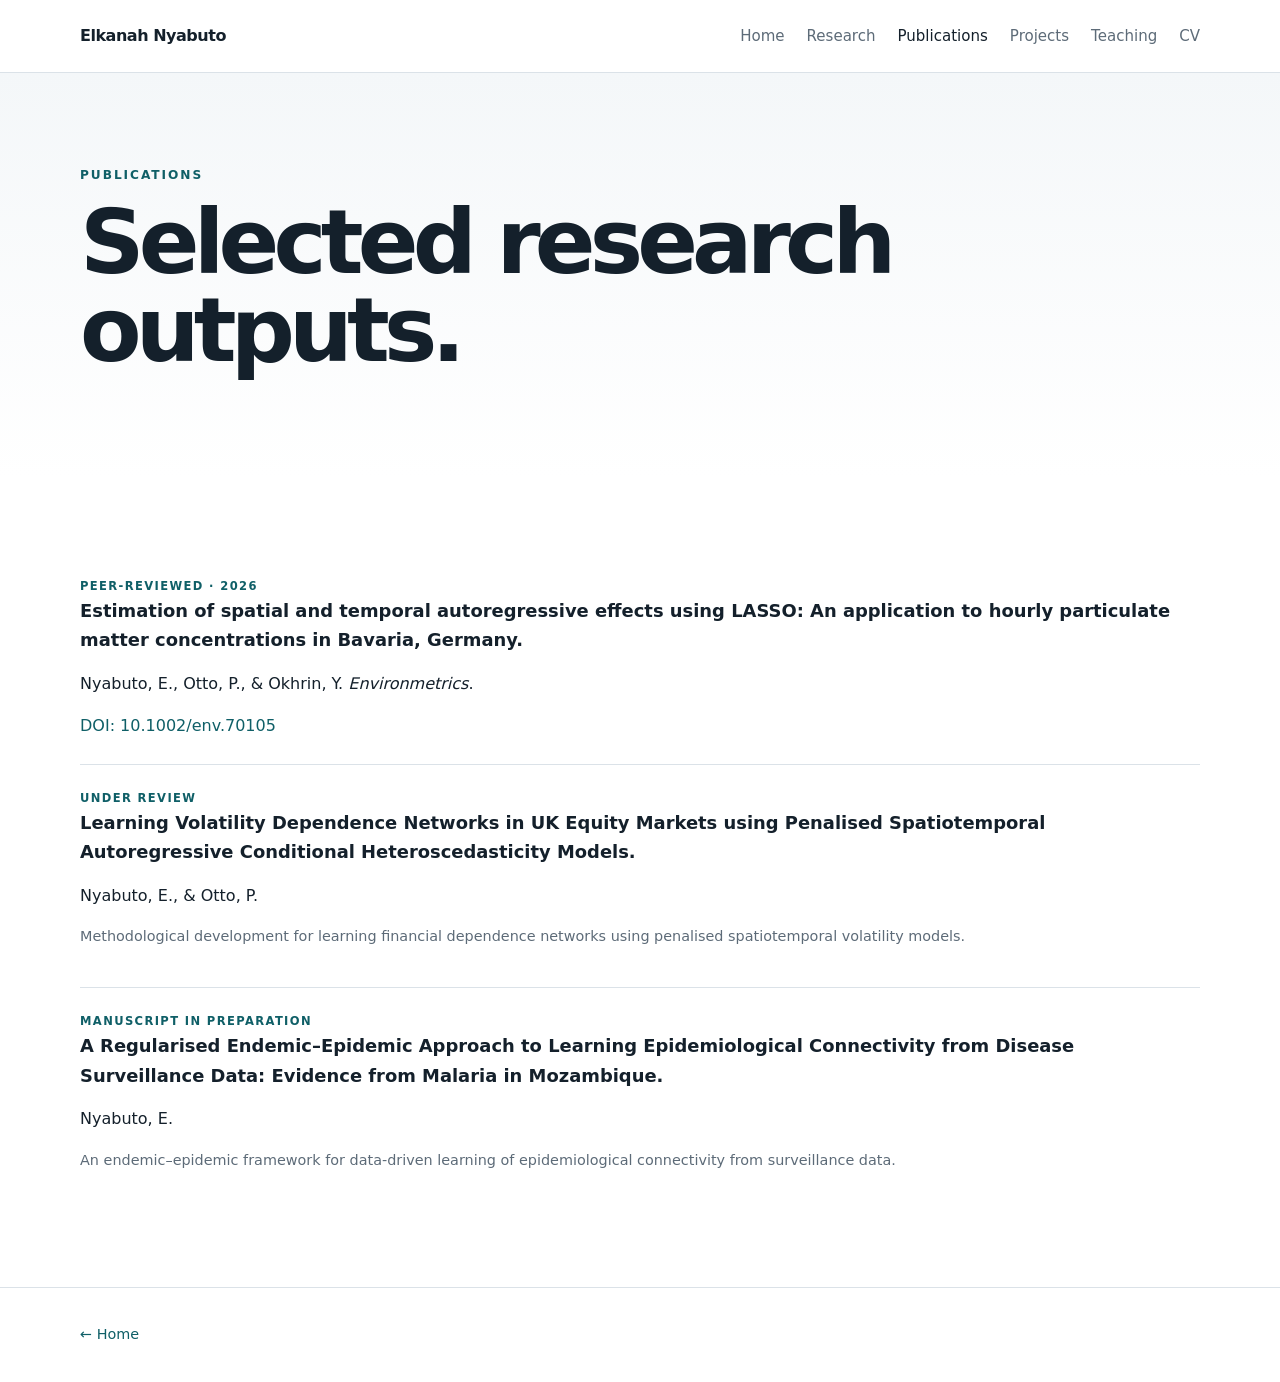
==== publications.html @ bc0a57cd "Add files via upload" ====
<!doctype html><html lang="en"><head><meta charset="utf-8"><meta name="viewport" content="width=device-width,initial-scale=1"><title>Publications | Elkanah Nyabuto</title><link rel="stylesheet" href="styles.css"></head><body><nav class="nav"><div class="container nav-inner"><a class="brand" href="index.html">Elkanah Nyabuto</a><div class="navlinks"><a href="index.html">Home</a><a href="research.html">Research</a><a class="active" href="publications.html">Publications</a><a href="projects.html">Projects</a><a href="teaching.html">Teaching</a><a href="cv.html">CV</a></div></div></nav><main><section class="hero"><div class="container"><div class="eyebrow">Publications</div><h1>Selected research outputs.</h1></div></section><section class="section"><div class="container"><div class="pub"><div class="label">Peer-reviewed · 2026</div><div class="pub-title">Estimation of spatial and temporal autoregressive effects using LASSO: An application to hourly particulate matter concentrations in Bavaria, Germany.</div><p>Nyabuto, E., Otto, P., & Okhrin, Y. <em>Environmetrics</em>.</p><a href="https://doi.org/10.1002/env.70105">DOI: 10.1002/env.70105</a></div><div class="pub"><div class="label">Under review</div><div class="pub-title">Learning Volatility Dependence Networks in UK Equity Markets using Penalised Spatiotemporal Autoregressive Conditional Heteroscedasticity Models.</div><p>Nyabuto, E., & Otto, P.</p><p class="small">Methodological development for learning financial dependence networks using penalised spatiotemporal volatility models.</p></div><div class="pub"><div class="label">Manuscript in preparation</div><div class="pub-title">A Regularised Endemic–Epidemic Approach to Learning Epidemiological Connectivity from Disease Surveillance Data: Evidence from Malaria in Mozambique.</div><p>Nyabuto, E.</p><p class="small">An endemic–epidemic framework for data-driven learning of epidemiological connectivity from surveillance data.</p></div></div></section></main><footer class="footer"><div class="container"><a href="index.html">← Home</a></div></footer></body></html>
---- styles.css ----
:root{--ink:#14202b;--muted:#5d6b78;--line:#dbe2e8;--paper:#fff;--soft:#f4f7f9;--accent:#0f5f67;--accent2:#d7edf0;--max:1120px}*{box-sizing:border-box}html{scroll-behavior:smooth}body{margin:0;font-family:Inter,ui-sans-serif,system-ui,-apple-system,BlinkMacSystemFont,"Segoe UI",sans-serif;color:var(--ink);background:var(--paper);line-height:1.65}a{color:var(--accent);text-decoration:none}a:hover{text-decoration:underline}.container{width:min(var(--max),calc(100% - 40px));margin:auto}.nav{position:sticky;top:0;z-index:10;background:rgba(255,255,255,.94);backdrop-filter:blur(10px);border-bottom:1px solid var(--line)}.nav-inner{height:72px;display:flex;align-items:center;justify-content:space-between}.brand{font-weight:800;letter-spacing:-.03em;color:var(--ink)}.navlinks{display:flex;gap:22px;font-size:.94rem}.navlinks a{color:var(--muted)}.navlinks a.active,.navlinks a:hover{color:var(--ink)}.hero{padding:92px 0 78px;background:linear-gradient(180deg,var(--soft),#fff)}.eyebrow{text-transform:uppercase;letter-spacing:.16em;font-size:.76rem;font-weight:800;color:var(--accent)}h1{font-size:clamp(2.7rem,7vw,5.7rem);line-height:.98;letter-spacing:-.065em;max-width:900px;margin:14px 0 24px}h2{font-size:2rem;letter-spacing:-.04em;margin:0 0 22px}h3{margin-bottom:8px}.lead{font-size:1.18rem;color:var(--muted);max-width:780px}.actions{display:flex;gap:12px;flex-wrap:wrap;margin-top:30px}.button{display:inline-flex;padding:11px 17px;border:1px solid var(--ink);border-radius:8px;color:var(--ink);font-weight:700}.button.primary{background:var(--ink);color:#fff}.section{padding:76px 0}.section.alt{background:var(--soft)}.grid{display:grid;grid-template-columns:repeat(3,1fr);gap:20px}.card{border:1px solid var(--line);border-radius:12px;padding:25px;background:#fff}.card p{color:var(--muted)}.two{display:grid;grid-template-columns:1.1fr .9fr;gap:48px}.tag{display:inline-block;background:var(--accent2);color:var(--accent);padding:5px 9px;border-radius:999px;font-size:.8rem;font-weight:700;margin:4px 5px 4px 0}.timeline{border-left:2px solid var(--line);padding-left:24px}.item{position:relative;margin:0 0 34px}.item:before{content:"";position:absolute;left:-31px;top:9px;width:10px;height:10px;border-radius:50%;background:var(--accent)}.meta{color:var(--muted);font-size:.9rem}.pub{padding:24px 0;border-top:1px solid var(--line)}.pub:first-child{border-top:0}.pub-title{font-size:1.12rem;font-weight:750}.label{font-size:.72rem;text-transform:uppercase;letter-spacing:.12em;color:var(--accent);font-weight:800}.footer{border-top:1px solid var(--line);padding:35px 0;color:var(--muted);font-size:.9rem}.kpis{display:grid;grid-template-columns:repeat(3,1fr);gap:12px;margin-top:28px}.kpi{padding:18px;border:1px solid var(--line);border-radius:10px}.kpi strong{display:block;font-size:1.5rem;color:var(--ink)}ul{padding-left:20px}li{margin:7px 0}.small{font-size:.9rem;color:var(--muted)}@media(max-width:800px){.nav-inner{height:auto;padding:14px 0;align-items:flex-start}.navlinks{gap:10px;flex-wrap:wrap;justify-content:flex-end}.two,.grid{grid-template-columns:1fr}.hero{padding:62px 0}.section{padding:54px 0}.kpis{grid-template-columns:1fr}.container{width:min(var(--max),calc(100% - 28px))}}
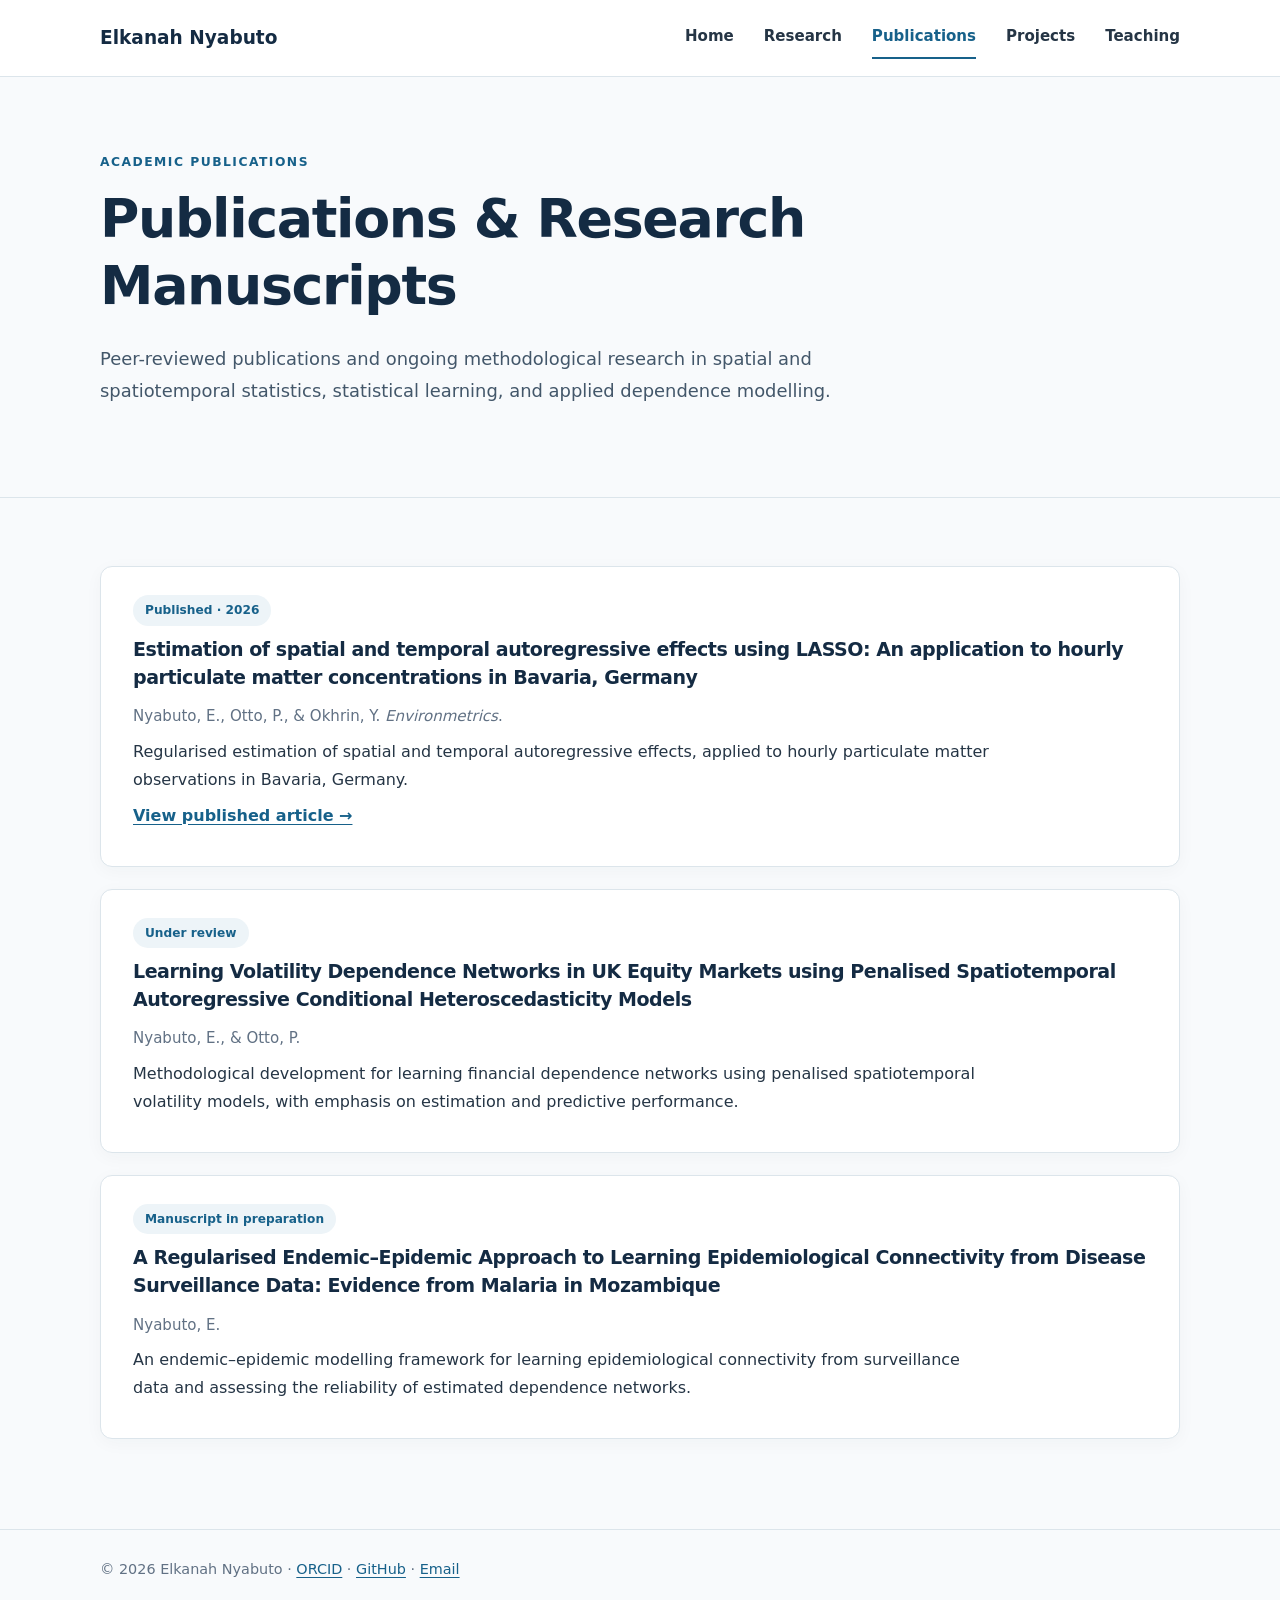
==== commit 52daef67: "publications layout Updated the publications page with new metadata and improved content structure." ====
--- a/publications.html
+++ b/publications.html
@@ -1 +1,114 @@
-<!doctype html><html lang="en"><head><meta charset="utf-8"><meta name="viewport" content="width=device-width,initial-scale=1"><title>Publications | Elkanah Nyabuto</title><link rel="stylesheet" href="styles.css"></head><body><nav class="nav"><div class="container nav-inner"><a class="brand" href="index.html">Elkanah Nyabuto</a><div class="navlinks"><a href="index.html">Home</a><a href="research.html">Research</a><a class="active" href="publications.html">Publications</a><a href="projects.html">Projects</a><a href="teaching.html">Teaching</a><a href="cv.html">CV</a></div></div></nav><main><section class="hero"><div class="container"><div class="eyebrow">Publications</div><h1>Selected research outputs.</h1></div></section><section class="section"><div class="container"><div class="pub"><div class="label">Peer-reviewed · 2026</div><div class="pub-title">Estimation of spatial and temporal autoregressive effects using LASSO: An application to hourly particulate matter concentrations in Bavaria, Germany.</div><p>Nyabuto, E., Otto, P., & Okhrin, Y. <em>Environmetrics</em>.</p><a href="https://doi.org/10.1002/env.70105">DOI: 10.1002/env.70105</a></div><div class="pub"><div class="label">Under review</div><div class="pub-title">Learning Volatility Dependence Networks in UK Equity Markets using Penalised Spatiotemporal Autoregressive Conditional Heteroscedasticity Models.</div><p>Nyabuto, E., & Otto, P.</p><p class="small">Methodological development for learning financial dependence networks using penalised spatiotemporal volatility models.</p></div><div class="pub"><div class="label">Manuscript in preparation</div><div class="pub-title">A Regularised Endemic–Epidemic Approach to Learning Epidemiological Connectivity from Disease Surveillance Data: Evidence from Malaria in Mozambique.</div><p>Nyabuto, E.</p><p class="small">An endemic–epidemic framework for data-driven learning of epidemiological connectivity from surveillance data.</p></div></div></section></main><footer class="footer"><div class="container"><a href="index.html">← Home</a></div></footer></body></html>
+
+<!doctype html>
+<html lang="en">
+<head>
+  <meta charset="utf-8">
+  <meta name="viewport" content="width=device-width, initial-scale=1">
+  <meta name="description" content="Publications and research manuscripts by Elkanah Nyabuto in spatial statistics, statistical learning and spatiotemporal dependence modelling.">
+  <title>Publications | Elkanah Nyabuto</title>
+  <link rel="stylesheet" href="styles.css">
+</head>
+
+<body>
+
+<!-- Navigation -->
+<nav class="nav" aria-label="Main navigation">
+  <div class="container nav-inner">
+    <a class="brand" href="index.html">Elkanah Nyabuto</a>
+
+    <div class="navlinks">
+      <a href="index.html">Home</a>
+      <a href="research.html">Research</a>
+      <a class="active" aria-current="page" href="publications.html">Publications</a>
+      <a href="projects.html">Projects</a>
+      <a href="teaching.html">Teaching</a>
+    </div>
+  </div>
+</nav>
+
+<main>
+
+  <!-- Page introduction -->
+  <section class="hero">
+    <div class="container">
+      <div class="eyebrow">Academic publications</div>
+      <h1>Publications & Research Manuscripts</h1>
+      <p class="lead">
+        Peer-reviewed publications and ongoing methodological research in spatial and spatiotemporal statistics, statistical learning, and applied dependence modelling.
+      </p>
+    </div>
+  </section>
+
+  <!-- Publications -->
+  <section class="section">
+    <div class="container">
+
+      <article class="publication">
+        <span class="status">Published · 2026</span>
+
+        <h3>
+          Estimation of spatial and temporal autoregressive effects using LASSO: An application to hourly particulate matter concentrations in Bavaria, Germany
+        </h3>
+
+        <p class="authors">
+          Nyabuto, E., Otto, P., &amp; Okhrin, Y.
+          <em>Environmetrics</em>.
+        </p>
+
+        <p>
+          Regularised estimation of spatial and temporal autoregressive effects, applied to hourly particulate matter observations in Bavaria, Germany.
+        </p>
+
+        <p>
+          <a href="https://doi.org/10.1002/env.70105"
+             target="_blank" rel="noopener noreferrer">
+            View published article →
+          </a>
+        </p>
+      </article>
+
+      <article class="publication">
+        <span class="status">Under review</span>
+
+        <h3>
+          Learning Volatility Dependence Networks in UK Equity Markets using Penalised Spatiotemporal Autoregressive Conditional Heteroscedasticity Models
+        </h3>
+
+        <p class="authors">Nyabuto, E., &amp; Otto, P.</p>
+
+        <p>
+          Methodological development for learning financial dependence networks using penalised spatiotemporal volatility models, with emphasis on estimation and predictive performance.
+        </p>
+      </article>
+
+      <article class="publication">
+        <span class="status">Manuscript in preparation</span>
+
+        <h3>
+          A Regularised Endemic–Epidemic Approach to Learning Epidemiological Connectivity from Disease Surveillance Data: Evidence from Malaria in Mozambique
+        </h3>
+
+        <p class="authors">Nyabuto, E.</p>
+
+        <p>
+          An endemic–epidemic modelling framework for learning epidemiological connectivity from surveillance data and assessing the reliability of estimated dependence networks.
+        </p>
+      </article>
+
+    </div>
+  </section>
+
+</main>
+
+<!-- Footer -->
+<footer class="footer">
+  <div class="container">
+    © 2026 Elkanah Nyabuto ·
+    <a href="https://orcid.org/0009-0006-7300-9411">ORCID</a> ·
+    <a href="https://github.com/elkanahnyabuto">GitHub</a> ·
+    <a href="mailto:e.nyabuto.1@research.gla.ac.uk">Email</a>
+  </div>
+</footer>
+
+</body>
+</html>
--- a/styles.css
+++ b/styles.css
@@ -1 +1,380 @@
-:root{--ink:#14202b;--muted:#5d6b78;--line:#dbe2e8;--paper:#fff;--soft:#f4f7f9;--accent:#0f5f67;--accent2:#d7edf0;--max:1120px}*{box-sizing:border-box}html{scroll-behavior:smooth}body{margin:0;font-family:Inter,ui-sans-serif,system-ui,-apple-system,BlinkMacSystemFont,"Segoe UI",sans-serif;color:var(--ink);background:var(--paper);line-height:1.65}a{color:var(--accent);text-decoration:none}a:hover{text-decoration:underline}.container{width:min(var(--max),calc(100% - 40px));margin:auto}.nav{position:sticky;top:0;z-index:10;background:rgba(255,255,255,.94);backdrop-filter:blur(10px);border-bottom:1px solid var(--line)}.nav-inner{height:72px;display:flex;align-items:center;justify-content:space-between}.brand{font-weight:800;letter-spacing:-.03em;color:var(--ink)}.navlinks{display:flex;gap:22px;font-size:.94rem}.navlinks a{color:var(--muted)}.navlinks a.active,.navlinks a:hover{color:var(--ink)}.hero{padding:92px 0 78px;background:linear-gradient(180deg,var(--soft),#fff)}.eyebrow{text-transform:uppercase;letter-spacing:.16em;font-size:.76rem;font-weight:800;color:var(--accent)}h1{font-size:clamp(2.7rem,7vw,5.7rem);line-height:.98;letter-spacing:-.065em;max-width:900px;margin:14px 0 24px}h2{font-size:2rem;letter-spacing:-.04em;margin:0 0 22px}h3{margin-bottom:8px}.lead{font-size:1.18rem;color:var(--muted);max-width:780px}.actions{display:flex;gap:12px;flex-wrap:wrap;margin-top:30px}.button{display:inline-flex;padding:11px 17px;border:1px solid var(--ink);border-radius:8px;color:var(--ink);font-weight:700}.button.primary{background:var(--ink);color:#fff}.section{padding:76px 0}.section.alt{background:var(--soft)}.grid{display:grid;grid-template-columns:repeat(3,1fr);gap:20px}.card{border:1px solid var(--line);border-radius:12px;padding:25px;background:#fff}.card p{color:var(--muted)}.two{display:grid;grid-template-columns:1.1fr .9fr;gap:48px}.tag{display:inline-block;background:var(--accent2);color:var(--accent);padding:5px 9px;border-radius:999px;font-size:.8rem;font-weight:700;margin:4px 5px 4px 0}.timeline{border-left:2px solid var(--line);padding-left:24px}.item{position:relative;margin:0 0 34px}.item:before{content:"";position:absolute;left:-31px;top:9px;width:10px;height:10px;border-radius:50%;background:var(--accent)}.meta{color:var(--muted);font-size:.9rem}.pub{padding:24px 0;border-top:1px solid var(--line)}.pub:first-child{border-top:0}.pub-title{font-size:1.12rem;font-weight:750}.label{font-size:.72rem;text-transform:uppercase;letter-spacing:.12em;color:var(--accent);font-weight:800}.footer{border-top:1px solid var(--line);padding:35px 0;color:var(--muted);font-size:.9rem}.kpis{display:grid;grid-template-columns:repeat(3,1fr);gap:12px;margin-top:28px}.kpi{padding:18px;border:1px solid var(--line);border-radius:10px}.kpi strong{display:block;font-size:1.5rem;color:var(--ink)}ul{padding-left:20px}li{margin:7px 0}.small{font-size:.9rem;color:var(--muted)}@media(max-width:800px){.nav-inner{height:auto;padding:14px 0;align-items:flex-start}.navlinks{gap:10px;flex-wrap:wrap;justify-content:flex-end}.two,.grid{grid-template-columns:1fr}.hero{padding:62px 0}.section{padding:54px 0}.kpis{grid-template-columns:1fr}.container{width:min(var(--max),calc(100% - 28px))}}
+
+/* ==================================================
+   ELKANAH NYABUTO | ACADEMIC WEBSITE
+   Global stylesheet
+   ================================================== */
+
+/* 1. Design tokens and base styles */
+
+:root {
+  --navy: #142b43;
+  --blue: #17618a;
+  --blue-dark: #10496c;
+  --ink: #253545;
+  --muted: #617184;
+  --line: #dce5eb;
+  --bg: #f8fafc;
+  --surface: #ffffff;
+  --soft: #edf4f8;
+  --max: 1080px;
+  --wide: 1200px;
+}
+
+*, *::before, *::after { box-sizing: border-box; }
+html { scroll-behavior: smooth; }
+
+body {
+  margin: 0;
+  background: var(--bg);
+  color: var(--ink);
+  font: 16px/1.7 system-ui, -apple-system, BlinkMacSystemFont, "Segoe UI", sans-serif;
+  -webkit-font-smoothing: antialiased;
+}
+
+a { color: var(--blue); text-underline-offset: 3px; }
+a:hover { color: var(--blue-dark); }
+a:focus-visible { outline: 3px solid #79b6da; outline-offset: 3px; }
+
+h1, h2, h3 {
+  margin-top: 0;
+  color: var(--navy);
+  line-height: 1.25;
+  letter-spacing: -0.025em;
+}
+
+h1 { font-size: clamp(2.1rem, 4.2vw, 3.5rem); }
+h2 { font-size: clamp(1.5rem, 2.8vw, 2.15rem); }
+h3 { font-size: 1.18rem; }
+
+p { max-width: 72ch; margin: 0 0 1.1em; }
+ul { padding-left: 1.35rem; }
+li { margin-bottom: 0.45em; }
+
+.container, .wrap {
+  width: min(calc(100% - 48px), var(--max));
+  margin-inline: auto;
+}
+
+/* 2. Site navigation */
+
+.nav {
+  width: 100%;
+  background: var(--surface);
+  border-bottom: 1px solid var(--line);
+}
+
+.nav .container { max-width: var(--wide); }
+
+.nav-inner {
+  display: flex;
+  align-items: center;
+  justify-content: space-between;
+  gap: 24px;
+  min-height: 76px;
+  padding-block: 12px;
+}
+
+.brand, .site-title {
+  color: var(--navy);
+  font-size: 1.16rem;
+  font-weight: 750;
+  line-height: 1.25;
+  text-decoration: none;
+  white-space: nowrap;
+}
+
+.navlinks {
+  display: flex;
+  align-items: center;
+  justify-content: flex-end;
+  flex-wrap: wrap;
+  gap: 8px 30px;
+}
+
+.navlinks a {
+  padding: 7px 0;
+  border-bottom: 2px solid transparent;
+  color: var(--ink);
+  font-size: 0.94rem;
+  font-weight: 550;
+  text-decoration: none;
+  white-space: nowrap;
+}
+
+.navlinks a:hover,
+.navlinks a.active,
+.navlinks a[aria-current="page"] {
+  color: var(--blue);
+  border-bottom-color: var(--blue);
+}
+
+/* Compatibility with older page headers */
+
+body > header:not(.hero) {
+  width: min(calc(100% - 48px), var(--wide));
+  margin-inline: auto;
+  padding-block: 20px;
+  display: flex;
+  align-items: center;
+  justify-content: space-between;
+  gap: 24px;
+  flex-wrap: wrap;
+  border-bottom: 1px solid var(--line);
+}
+
+body > header:not(.hero) > nav {
+  display: flex;
+  align-items: center;
+  justify-content: flex-end;
+  flex-wrap: wrap;
+  gap: 10px 28px;
+}
+
+body > header:not(.hero) > nav a {
+  color: var(--ink);
+  font-weight: 550;
+  text-decoration: none;
+}
+
+/* 3. Hero and page introductions */
+
+.hero {
+  padding: 76px 0 70px;
+  background: var(--bg);
+  border-bottom: 1px solid var(--line);
+}
+
+.hero h1 { max-width: 930px; margin: 12px 0 24px; }
+
+.hero .lead {
+  max-width: 790px;
+  color: #43576a;
+  font-size: 1.12rem;
+  line-height: 1.8;
+}
+
+.eyebrow, .kicker {
+  color: var(--blue);
+  font-size: 0.77rem;
+  font-weight: 750;
+  letter-spacing: 0.12em;
+  line-height: 1.6;
+  text-transform: uppercase;
+}
+
+/* 4. Main content and layouts */
+
+main { min-height: 45vh; }
+.section { padding-block: 68px; }
+
+.section.alt {
+  background: #f0f5f8;
+  border-block: 1px solid #e9eff3;
+}
+
+.two, .two-column, .split {
+  display: grid;
+  grid-template-columns: minmax(0, 1.65fr) minmax(0, 1fr);
+  gap: 48px;
+  align-items: start;
+}
+
+.grid, .cards, .research-grid, .project-grid {
+  display: grid;
+  grid-template-columns: repeat(3, minmax(0, 1fr));
+  gap: 22px;
+  align-items: stretch;
+}
+
+/* 5. Research and project cards */
+
+.card, .research-card, .project-card {
+  min-width: 0;
+  padding: 26px;
+  background: var(--surface);
+  border: 1px solid var(--line);
+  border-radius: 12px;
+  box-shadow: 0 4px 18px rgb(20 43 67 / 3.5%);
+}
+
+.card h3, .research-card h3, .project-card h3 { margin: 0 0 12px; }
+
+.card p:last-child,
+.research-card p:last-child,
+.project-card p:last-child { margin-bottom: 0; }
+
+.card a, .research-card a, .project-card a { font-weight: 600; }
+
+/* 6. Publications */
+
+:is(.publication, .publication-item, .pub-item, .pub-entry) {
+  margin-bottom: 22px;
+  padding: 28px 32px;
+  background: var(--surface);
+  border: 1px solid var(--line);
+  border-radius: 12px;
+  box-shadow: 0 4px 18px rgb(20 43 67 / 3.5%);
+}
+
+:is(.publication, .publication-item, .pub-item, .pub-entry) h3 {
+  margin: 10px 0 12px;
+  font-size: 1.19rem;
+  line-height: 1.45;
+}
+
+:is(.publication, .publication-item, .pub-item, .pub-entry) p {
+  max-width: 85ch;
+  margin: 8px 0;
+  line-height: 1.75;
+}
+
+:is(.publication, .publication-item, .pub-item, .pub-entry) .status {
+  display: inline-block;
+  padding: 5px 12px;
+  background: var(--soft);
+  border-radius: 999px;
+  color: var(--blue);
+  font-size: 0.76rem;
+  font-weight: 700;
+}
+
+:is(.publication, .publication-item, .pub-item, .pub-entry) .authors {
+  color: var(--muted);
+  font-size: 0.94rem;
+}
+
+:is(.publication, .publication-item, .pub-item, .pub-entry) a {
+  font-weight: 600;
+}
+
+/* 7. Buttons and actions */
+
+.actions, .buttons {
+  display: flex;
+  align-items: center;
+  flex-wrap: wrap;
+  gap: 12px;
+  margin-top: 24px;
+}
+
+.button, .btn, .actions a {
+  display: inline-flex;
+  align-items: center;
+  justify-content: center;
+  padding: 11px 19px;
+  background: var(--blue);
+  border: 1px solid var(--blue);
+  border-radius: 8px;
+  color: #fff;
+  font-weight: 650;
+  line-height: 1.45;
+  text-decoration: none;
+}
+
+.button:hover, .btn:hover, .actions a:hover {
+  background: var(--blue-dark);
+  color: #fff;
+}
+
+.button.secondary, .btn.secondary, .actions a:not(.primary) {
+  background: transparent;
+  color: var(--blue);
+}
+
+.button.secondary:hover, .btn.secondary:hover,
+.actions a:not(.primary):hover {
+  background: var(--soft);
+  color: var(--blue-dark);
+}
+
+/* 8. Supporting elements */
+
+.tag, .pill {
+  display: inline-block;
+  margin: 4px 5px 4px 0;
+  padding: 4px 11px;
+  background: var(--soft);
+  border-radius: 999px;
+  color: #175576;
+  font-size: 0.79rem;
+  font-weight: 650;
+}
+
+.muted, .subtitle, .small, small { color: var(--muted); }
+
+.profile-photo {
+  width: 100%;
+  max-width: 290px;
+  aspect-ratio: 4 / 5;
+  object-fit: cover;
+  border-radius: 14px;
+}
+
+.kpis {
+  display: grid;
+  grid-template-columns: repeat(3, minmax(0, 1fr));
+  gap: 18px;
+}
+
+.kpi {
+  padding: 24px;
+  background: var(--surface);
+  border: 1px solid var(--line);
+  border-radius: 12px;
+  color: var(--muted);
+}
+
+.kpi strong {
+  display: block;
+  color: var(--navy);
+  font-size: 2rem;
+}
+
+/* 9. Footer */
+
+.footer, body > footer {
+  padding-block: 27px 40px;
+  border-top: 1px solid var(--line);
+  color: var(--muted);
+  font-size: 0.9rem;
+}
+
+.footer a, body > footer a { color: var(--blue); }
+
+/* 10. Responsive layouts */
+
+@media (max-width: 850px) {
+  .nav-inner { flex-direction: column; align-items: flex-start; gap: 8px; }
+  .navlinks { justify-content: flex-start; gap: 4px 22px; }
+  .two, .two-column, .split { grid-template-columns: 1fr; gap: 24px; }
+  .grid, .cards, .research-grid, .project-grid {
+    grid-template-columns: repeat(2, minmax(0, 1fr));
+  }
+  .section { padding-block: 50px; }
+  .hero { padding-block: 54px; }
+}
+
+@media (max-width: 600px) {
+  .container, .wrap { width: calc(100% - 36px); }
+  .navlinks { gap: 2px 17px; }
+  .navlinks a { font-size: 0.89rem; }
+  .hero { padding-block: 40px; }
+  .hero h1 { font-size: clamp(2rem, 8vw, 2.65rem); }
+  .hero .lead { font-size: 1.03rem; }
+  .section { padding-block: 40px; }
+
+  .grid, .cards, .research-grid, .project-grid, .kpis {
+    grid-template-columns: 1fr;
+  }
+
+  :is(.card, .research-card, .project-card,
+      .publication, .publication-item, .pub-item, .pub-entry) {
+    padding: 21px;
+  }
+}
+
+/* 11. Accessibility */
+
+@media (prefers-reduced-motion: reduce) {
+  html { scroll-behavior: auto; }
+}
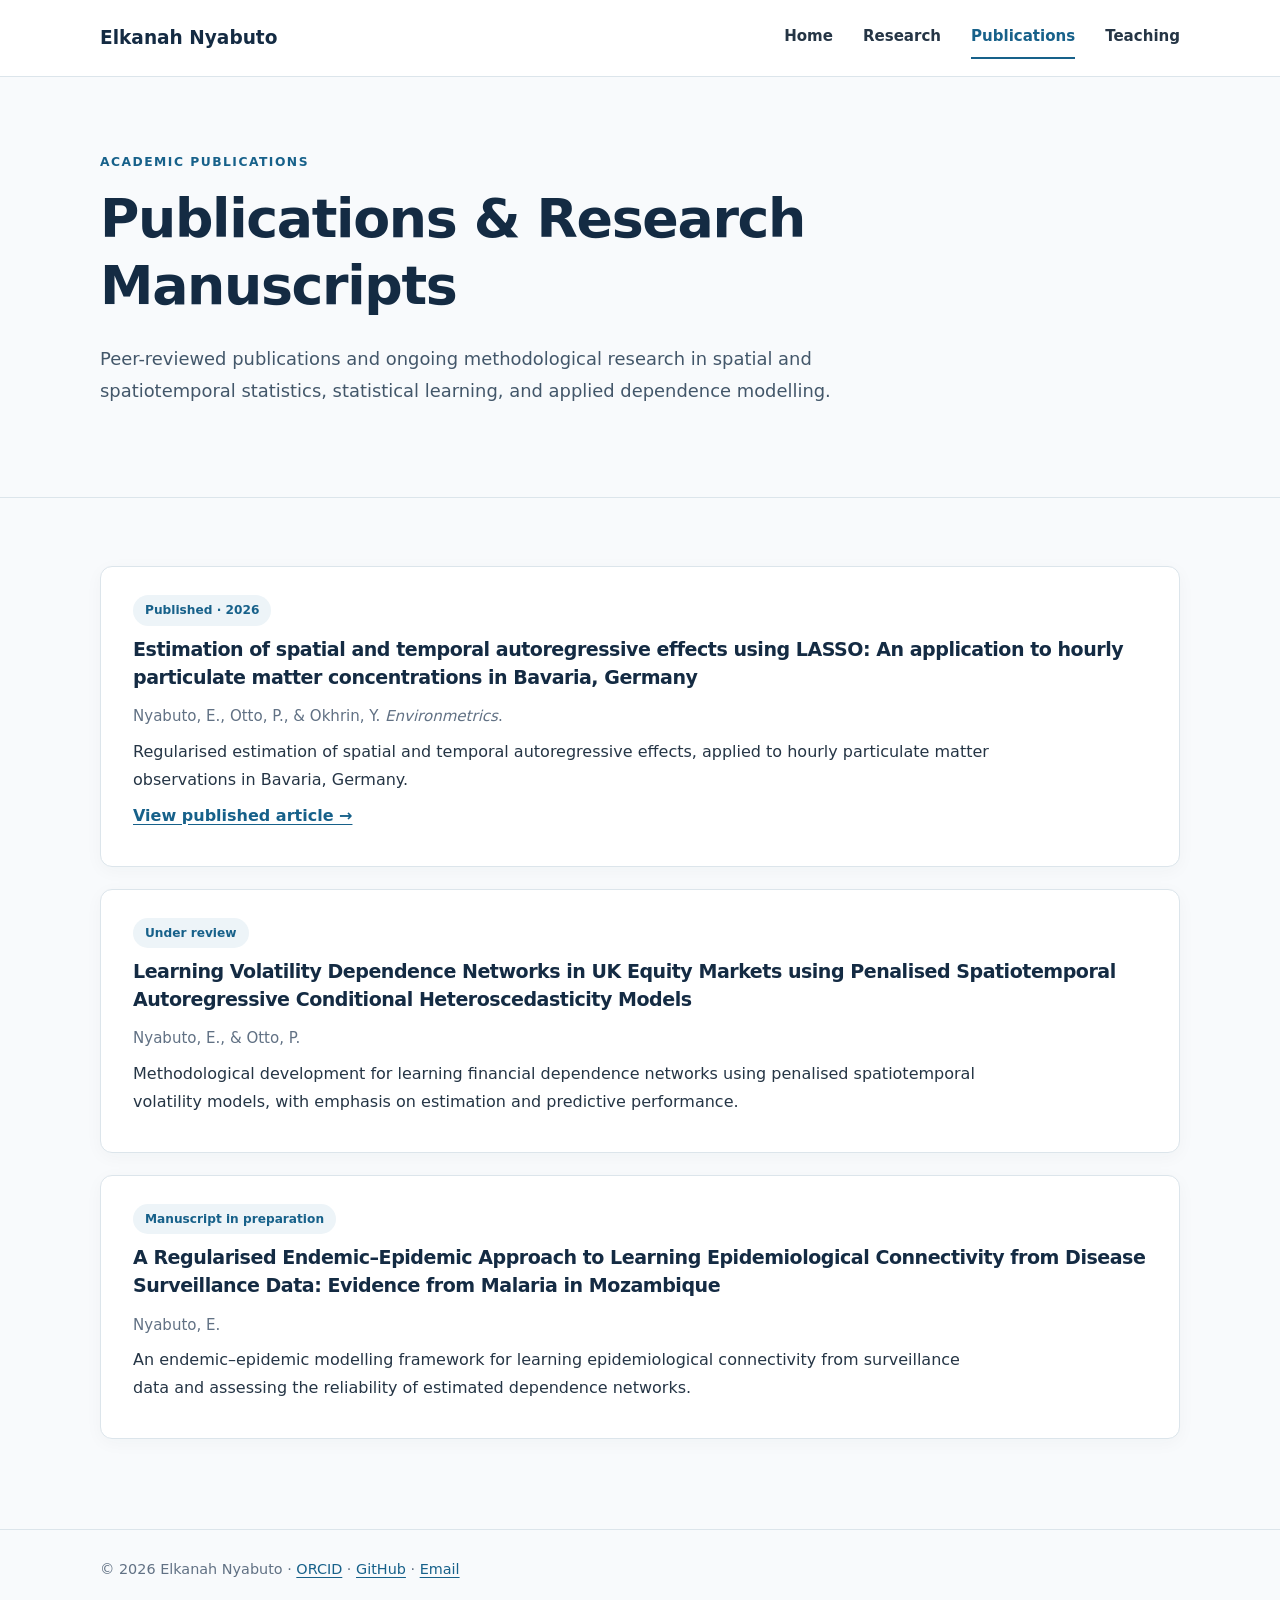
==== commit 66986612: "Remove 'Projects' link from navigation Removed the link to the 'Projects' page from the navigation." ====
--- a/publications.html
+++ b/publications.html
@@ -20,11 +20,11 @@
       <a href="index.html">Home</a>
       <a href="research.html">Research</a>
       <a class="active" aria-current="page" href="publications.html">Publications</a>
-      <a href="projects.html">Projects</a>
       <a href="teaching.html">Teaching</a>
     </div>
   </div>
 </nav>
+
 
 <main>
 
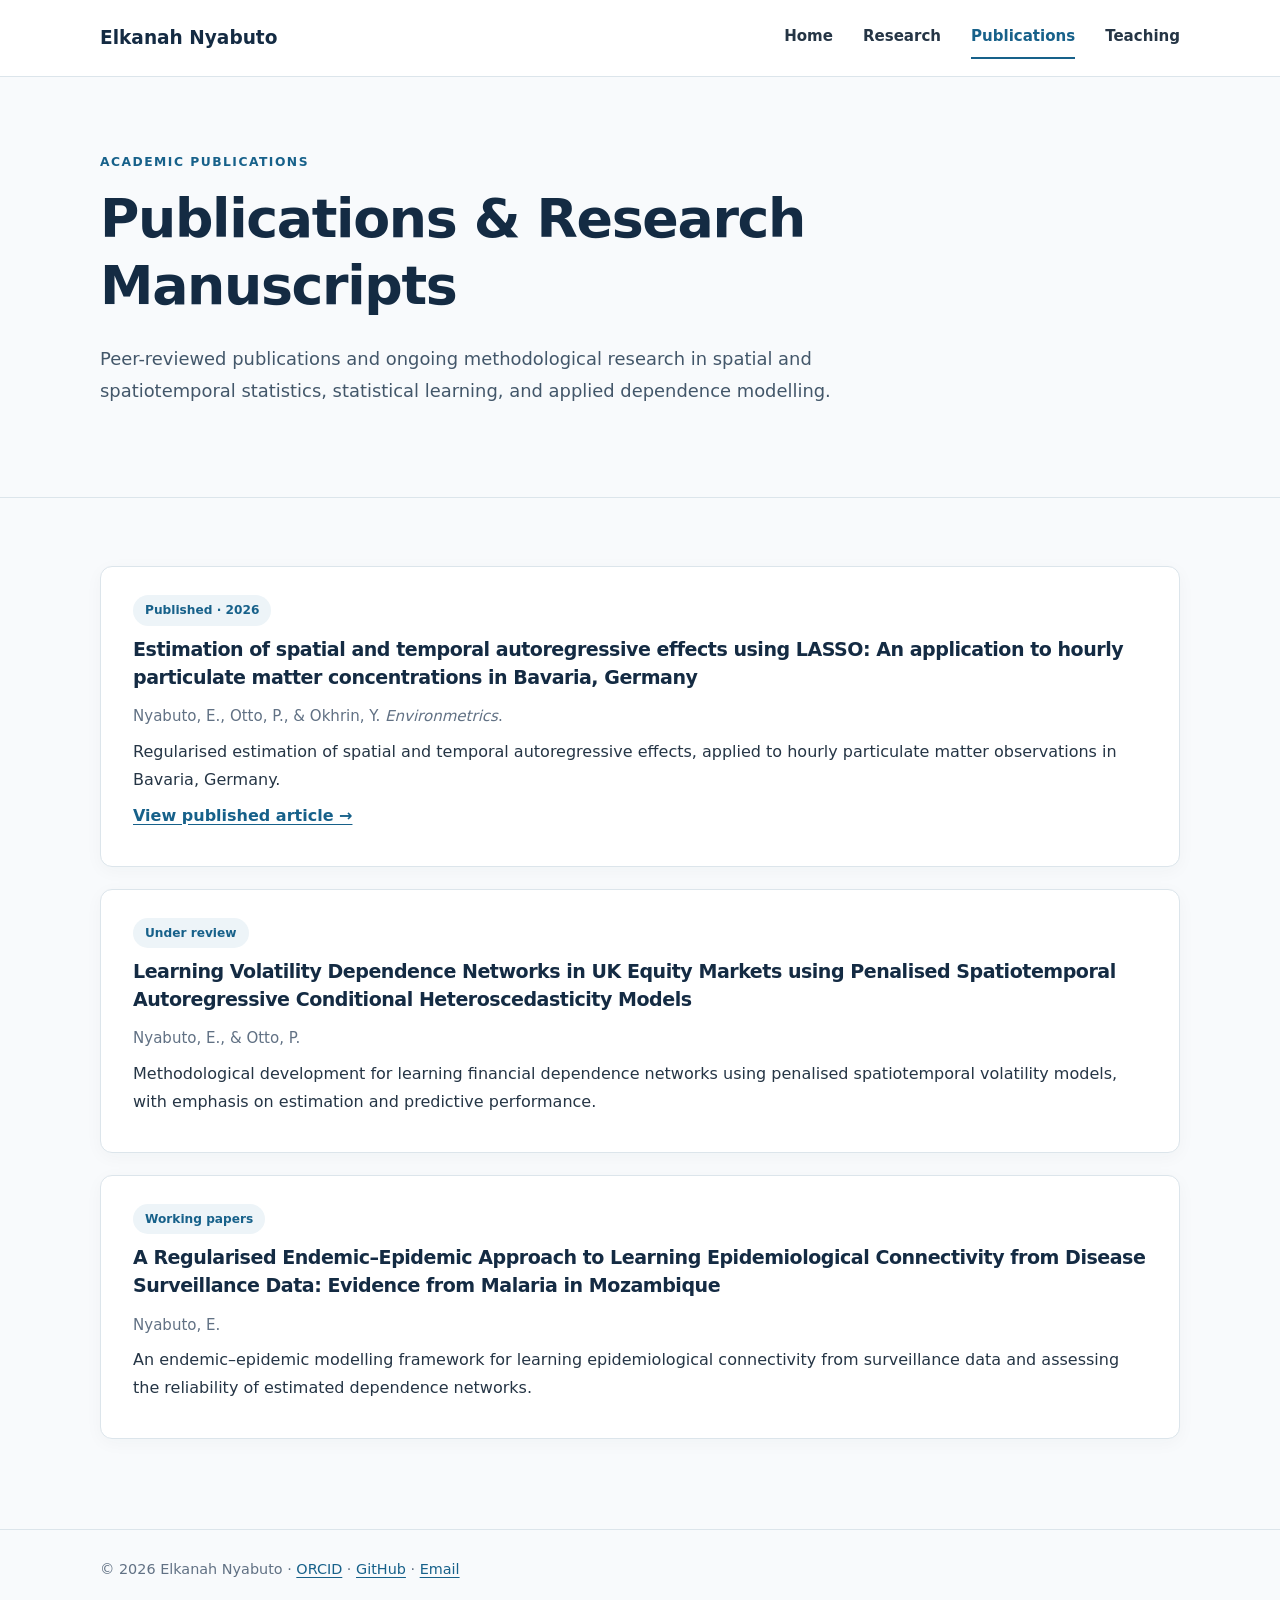
==== commit 2134ab75: "Update publication status from 'Manuscript in preparation' to 'Working papers'" ====
--- a/publications.html
+++ b/publications.html
@@ -24,7 +24,6 @@
     </div>
   </div>
 </nav>
-
 
 <main>
 
@@ -82,7 +81,7 @@
       </article>
 
       <article class="publication">
-        <span class="status">Manuscript in preparation</span>
+        <span class="status">Working papers</span>
 
         <h3>
           A Regularised Endemic–Epidemic Approach to Learning Epidemiological Connectivity from Disease Surveillance Data: Evidence from Malaria in Mozambique
--- a/styles.css
+++ b/styles.css
@@ -223,7 +223,7 @@
 }
 
 :is(.publication, .publication-item, .pub-item, .pub-entry) p {
-  max-width: 85ch;
+  max-width: none;
   margin: 8px 0;
   line-height: 1.75;
 }
